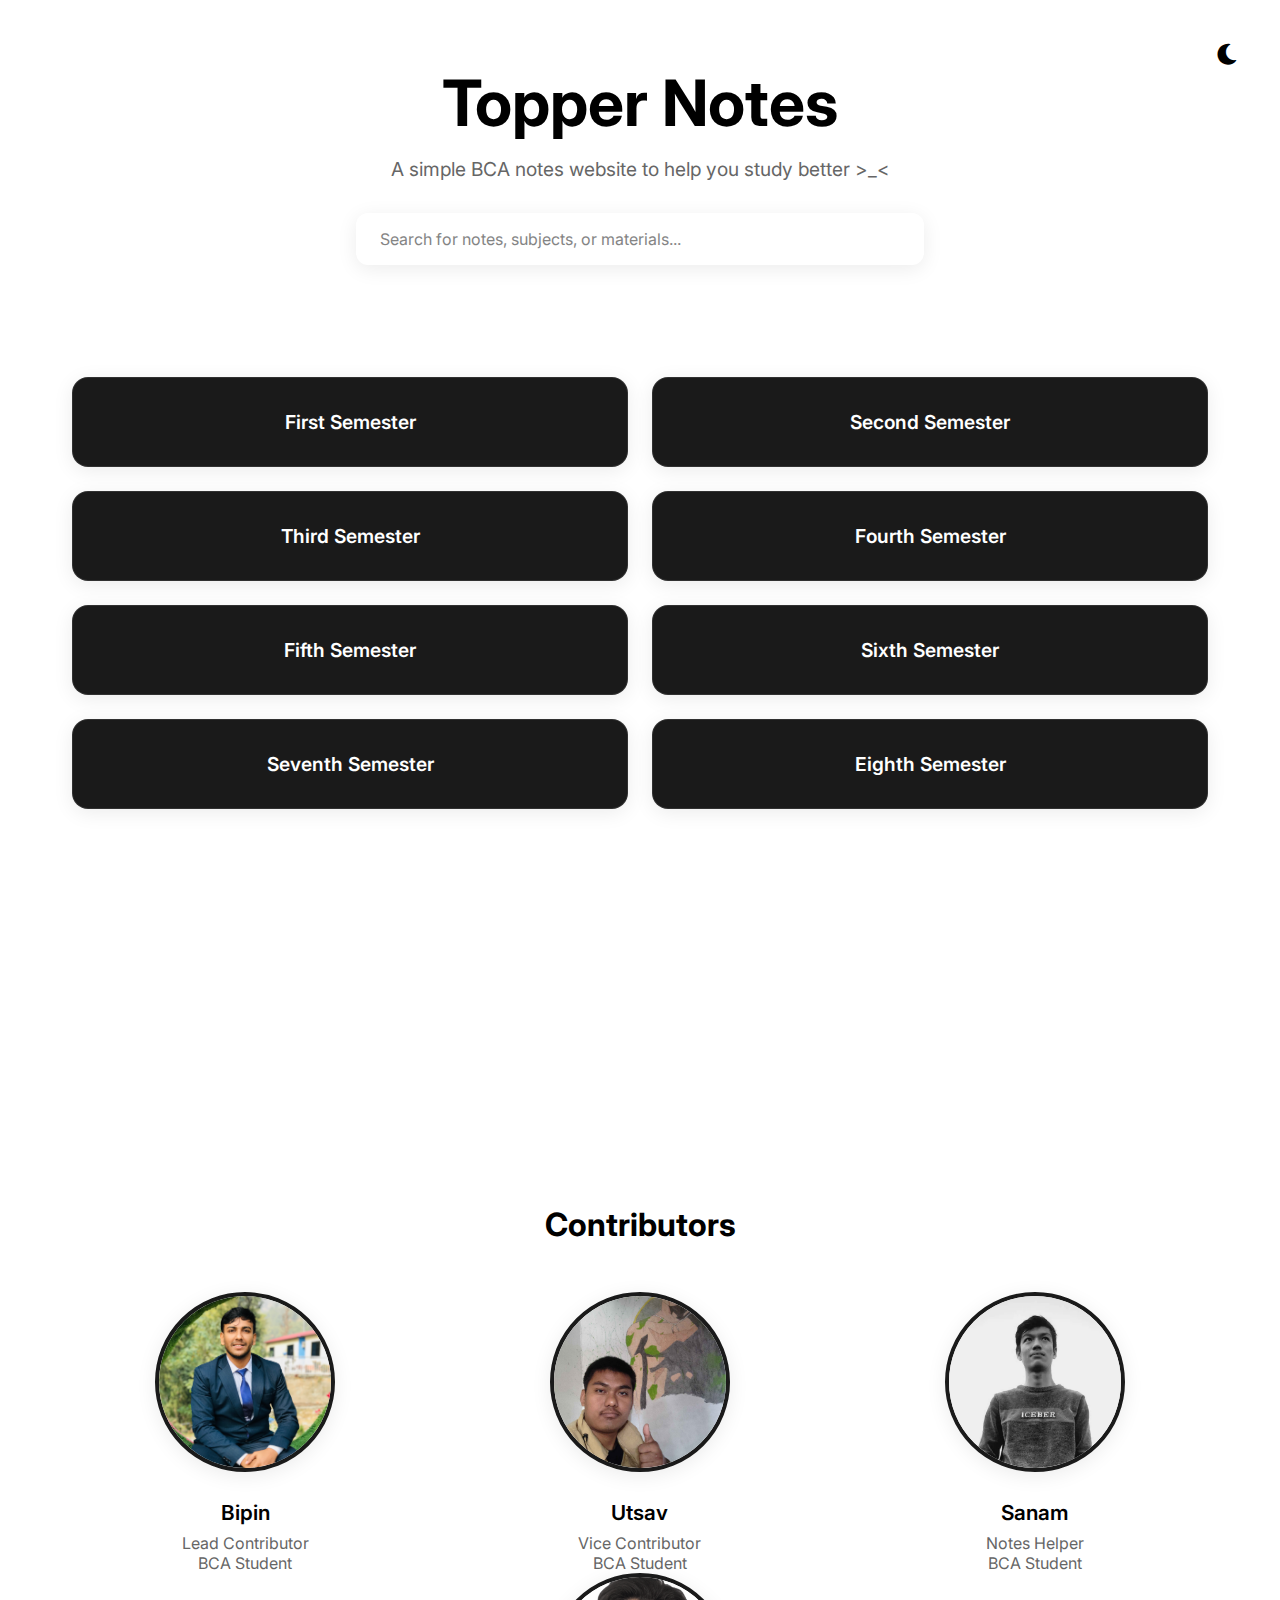
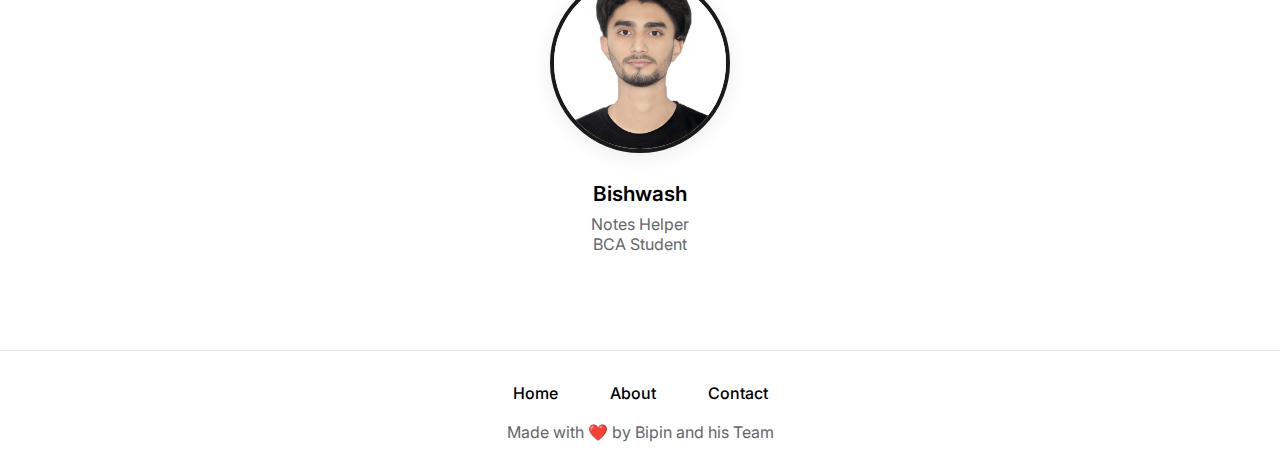
==== index.html @ baf377f4 "Add files via upload" ====
<!DOCTYPE html>
<html lang="en">
<head>
    <meta charset="UTF-8">
    <meta name="viewport" content="width=device-width, initial-scale=1.0">
    <title>Topper Notes - BCA TU Study Materials</title>
    <link rel="stylesheet" href="assets/css/style.css">
    <link rel="stylesheet" href="https://cdnjs.cloudflare.com/ajax/libs/font-awesome/6.0.0/css/all.min.css">
    <link href="https://fonts.googleapis.com/css2?family=Inter:wght@400;500;600;700&display=swap" rel="stylesheet">
</head>
<body>
    <header>
        <div class="theme-toggle">
            <i class="fas fa-moon"></i>
        </div>
        <h1>Topper Notes</h1>
        <p class="subtitle">A simple BCA notes website to help you study better >_<</p>
        <div class="search-container">
            <input type="text" class="search-bar" placeholder="Search for notes, subjects, or materials...">
        </div>
    </header>

    <main>
        <section class="semester-tabs">
            <div class="tab" data-semester="1">First Semester</div>
            <div class="tab" data-semester="2">Second Semester</div>
            <div class="tab" data-semester="3">Third Semester</div>
            <div class="tab" data-semester="4">Fourth Semester</div>
            <div class="tab" data-semester="5">Fifth Semester</div>
            <div class="tab" data-semester="6">Sixth Semester</div>
            <div class="tab" data-semester="7">Seventh Semester</div>
            <div class="tab" data-semester="8">Eighth Semester</div>
        </section>

        <section class="content-area">
            <!-- Dynamic content will be loaded here -->
        </section>

        <section class="contributors">
            <h2>Contributors</h2>
            <div class="contributors-grid">
                <div class="contributor">
                    <img src="assets/images/bipin.jpg" alt="Bipin - Lead Contributor">
                    <h3>Bipin</h3>
                    <p>Lead Contributor</p>
                    <p>BCA Student</p>
                </div>
                <div class="contributor">
                    <img src="assets/images/utsav.jpg" alt="Utsav - Vice Contributor">
                    <h3>Utsav</h3>
                    <p>Vice Contributor</p>
                    <p>BCA Student</p>
                </div>
                <div class="contributor">
                    <img src="assets/images/sanam.jpg" alt="Sanam - Vice Contributor">
                    <h3>Sanam</h3>
                    <p>Notes Helper</p>
                    <p>BCA Student</p>
                </div>
            </div>
            <div class="contributors-grid second-row">
                <div class="contributor">
                    <img src="assets/images/bishwash.jpg" alt="Bishwash - Vice Contributor">
                    <h3>Bishwash</h3>
                    <p>Notes Helper</p>
                    <p>BCA Student</p>
                </div>
            </div>
        </section>
    </main>

    <footer>
        <nav>
            <a href="#home">Home</a>
            <a href="#about">About</a>
            <a href="#contact">Contact</a>
        </nav>
        <p class="credits">Made with ❤️ by Bipin and his Team</p>
    </footer>

    <script src="assets/js/main.js"></script>
</body>
</html>
---- assets/css/style.css ----
:root {
    --primary-color: #000000;
    --secondary-color: #ffffff;
    --text-color: #000000;
    --bg-color: #ffffff;
    --card-bg: #1a1a1a;
    --hover-color: #333333;
    --shadow-color: rgba(0, 0, 0, 0.1);
    --card-shadow: 0 4px 20px rgba(0, 0, 0, 0.08);
    --hover-shadow: 0 8px 30px rgba(0, 0, 0, 0.15);
}

[data-theme="dark"] {
    --primary-color: #ffffff;
    --secondary-color: #1a1a1a;
    --text-color: #ffffff;
    --bg-color: #000000;
    --card-bg: #1a1a1a;
    --hover-color: #2a2a2a;
    --shadow-color: rgba(255, 255, 255, 0.1);
    --card-shadow: 0 4px 20px rgba(255, 255, 255, 0.08);
    --hover-shadow: 0 8px 30px rgba(255, 255, 255, 0.15);
}

* {
    margin: 0;
    padding: 0;
    box-sizing: border-box;
    font-family: 'Inter', -apple-system, BlinkMacSystemFont, 'Segoe UI', Roboto, sans-serif;
}

body {
    background-color: var(--bg-color);
    color: var(--text-color);
    transition: all 0.3s ease;
    min-height: 100vh;
}

header {
    background-color: var(--bg-color);
    padding: 4rem 1.5rem 2rem;
    text-align: center;
    position: relative;
}

header h1 {
    font-size: 4rem;
    color: var(--text-color);
    font-weight: 700;
    margin-bottom: 1rem;
}

.subtitle {
    font-size: 1.2rem;
    color: #666;
    margin-bottom: 2rem;
}

.search-container {
    max-width: 600px;
    margin: 0 auto 3rem;
    padding: 0 1rem;
}

.search-bar {
    width: 100%;
    padding: 1rem 1.5rem;
    font-size: 1rem;
    border: none;
    border-radius: 12px;
    background: var(--bg-color);
    box-shadow: var(--card-shadow);
    transition: all 0.3s ease;
    color: var(--text-color);
}

.search-bar::placeholder {
    color: #666;
    opacity: 0.8;
}

[data-theme="dark"] .search-bar::placeholder {
    color: #999;
    opacity: 0.6;
}

.search-bar:focus {
    outline: none;
    box-shadow: var(--hover-shadow);
    background: var(--bg-color);
    border: 1px solid var(--hover-color);
}

.theme-toggle {
    position: absolute;
    right: 2rem;
    top: 2rem;
    cursor: pointer;
    font-size: 1.5rem;
    padding: 0.5rem;
    border-radius: 50%;
    transition: all 0.3s ease;
    color: var(--text-color);
}

.theme-toggle:hover {
    background-color: var(--hover-color);
    transform: scale(1.1);
}

.semester-tabs {
    display: grid;
    grid-template-columns: repeat(2, 1fr);
    gap: 1.5rem;
    padding: 2rem;
    max-width: 1200px;
    margin: 0 auto;
}

.tab {
    background-color: var(--card-bg);
    padding: 2rem;
    text-align: center;
    border-radius: 16px;
    cursor: pointer;
    transition: all 0.3s ease;
    box-shadow: var(--card-shadow);
    color: white;
    font-weight: 600;
    font-size: 1.2rem;
    border: 1px solid rgba(255, 255, 255, 0.1);
}

.tab:hover {
    transform: translateY(-5px);
    box-shadow: var(--hover-shadow);
    background-color: var(--hover-color);
}

.content-area {
    padding: 2rem;
    min-height: 300px;
    max-width: 1200px;
    margin: 0 auto;
}

.subjects-grid {
    display: grid;
    grid-template-columns: repeat(auto-fit, minmax(300px, 1fr));
    gap: 2rem;
    padding: 1rem;
}

.subject-card {
    background-color: var(--bg-color);
    border: 1px solid rgba(0, 0, 0, 0.1);
    border-radius: 16px;
    padding: 1.5rem;
    box-shadow: var(--card-shadow);
    transition: all 0.3s ease;
}

.subject-card:hover {
    transform: translateY(-5px);
    box-shadow: var(--hover-shadow);
}

.subject-card h3 {
    color: var(--text-color);
    margin-bottom: 1rem;
    font-size: 1.2rem;
    font-weight: 600;
}

.materials {
    display: grid;
    grid-template-columns: repeat(2, 1fr);
    gap: 0.8rem;
}

.material-btn {
    background-color: var(--card-bg);
    border: none;
    padding: 0.8rem;
    border-radius: 8px;
    cursor: pointer;
    color: white;
    font-weight: 500;
    transition: all 0.3s ease;
    box-shadow: var(--card-shadow);
}

.material-btn:hover {
    transform: scale(1.05);
    box-shadow: var(--hover-shadow);
    background-color: var(--hover-color);
}

.contributors {
    padding: 4rem 2rem;
    background-color: var(--bg-color);
    max-width: 1200px;
    margin: 0 auto;
}

.contributors h2 {
    text-align: center;
    margin-bottom: 3rem;
    color: var(--text-color);
    font-size: 2rem;
    font-weight: 700;
}

.contributors-grid {
    display: grid;
    grid-template-columns: repeat(auto-fit, minmax(250px, 1fr));
    gap: 3rem;
    justify-items: center;
}

.contributor {
    text-align: center;
    transition: all 0.3s ease;
}

.contributor:hover {
    transform: translateY(-8px);
}

.contributor img {
    width: 180px;
    height: 180px;
    border-radius: 50%;
    margin-bottom: 1.5rem;
    border: 4px solid var(--card-bg);
    box-shadow: var(--card-shadow);
    object-fit: cover;
    transition: all 0.3s ease;
}

.contributor img:hover {
    box-shadow: var(--hover-shadow);
    border-width: 6px;
}

.contributor h3 {
    font-size: 1.3rem;
    color: var(--text-color);
    margin-bottom: 0.5rem;
    font-weight: 600;
}

.contributor p {
    color: #666;
    font-size: 1rem;
}

footer {
    background-color: var(--bg-color);
    padding: 2rem 1.5rem;
    text-align: center;
    margin-top: 2rem;
    border-top: 1px solid rgba(0, 0, 0, 0.1);
}

footer nav {
    margin-bottom: 1.2rem;
}

footer nav a {
    color: var(--text-color);
    text-decoration: none;
    margin: 0 1.5rem;
    font-weight: 500;
    transition: all 0.3s ease;
}

footer nav a:hover {
    color: var(--hover-color);
    transform: scale(1.1);
}

.credits {
    font-size: 1rem;
    color: #666;
    font-weight: 400;
}

@media (max-width: 768px) {
    header h1 {
        font-size: 2.5rem;
    }

    .semester-tabs {
        grid-template-columns: 1fr;
        padding: 1rem;
    }
    
    .contributors-grid {
        grid-template-columns: 1fr;
        gap: 2rem;
    }
    
    .contributor img {
        width: 150px;
        height: 150px;
    }
}
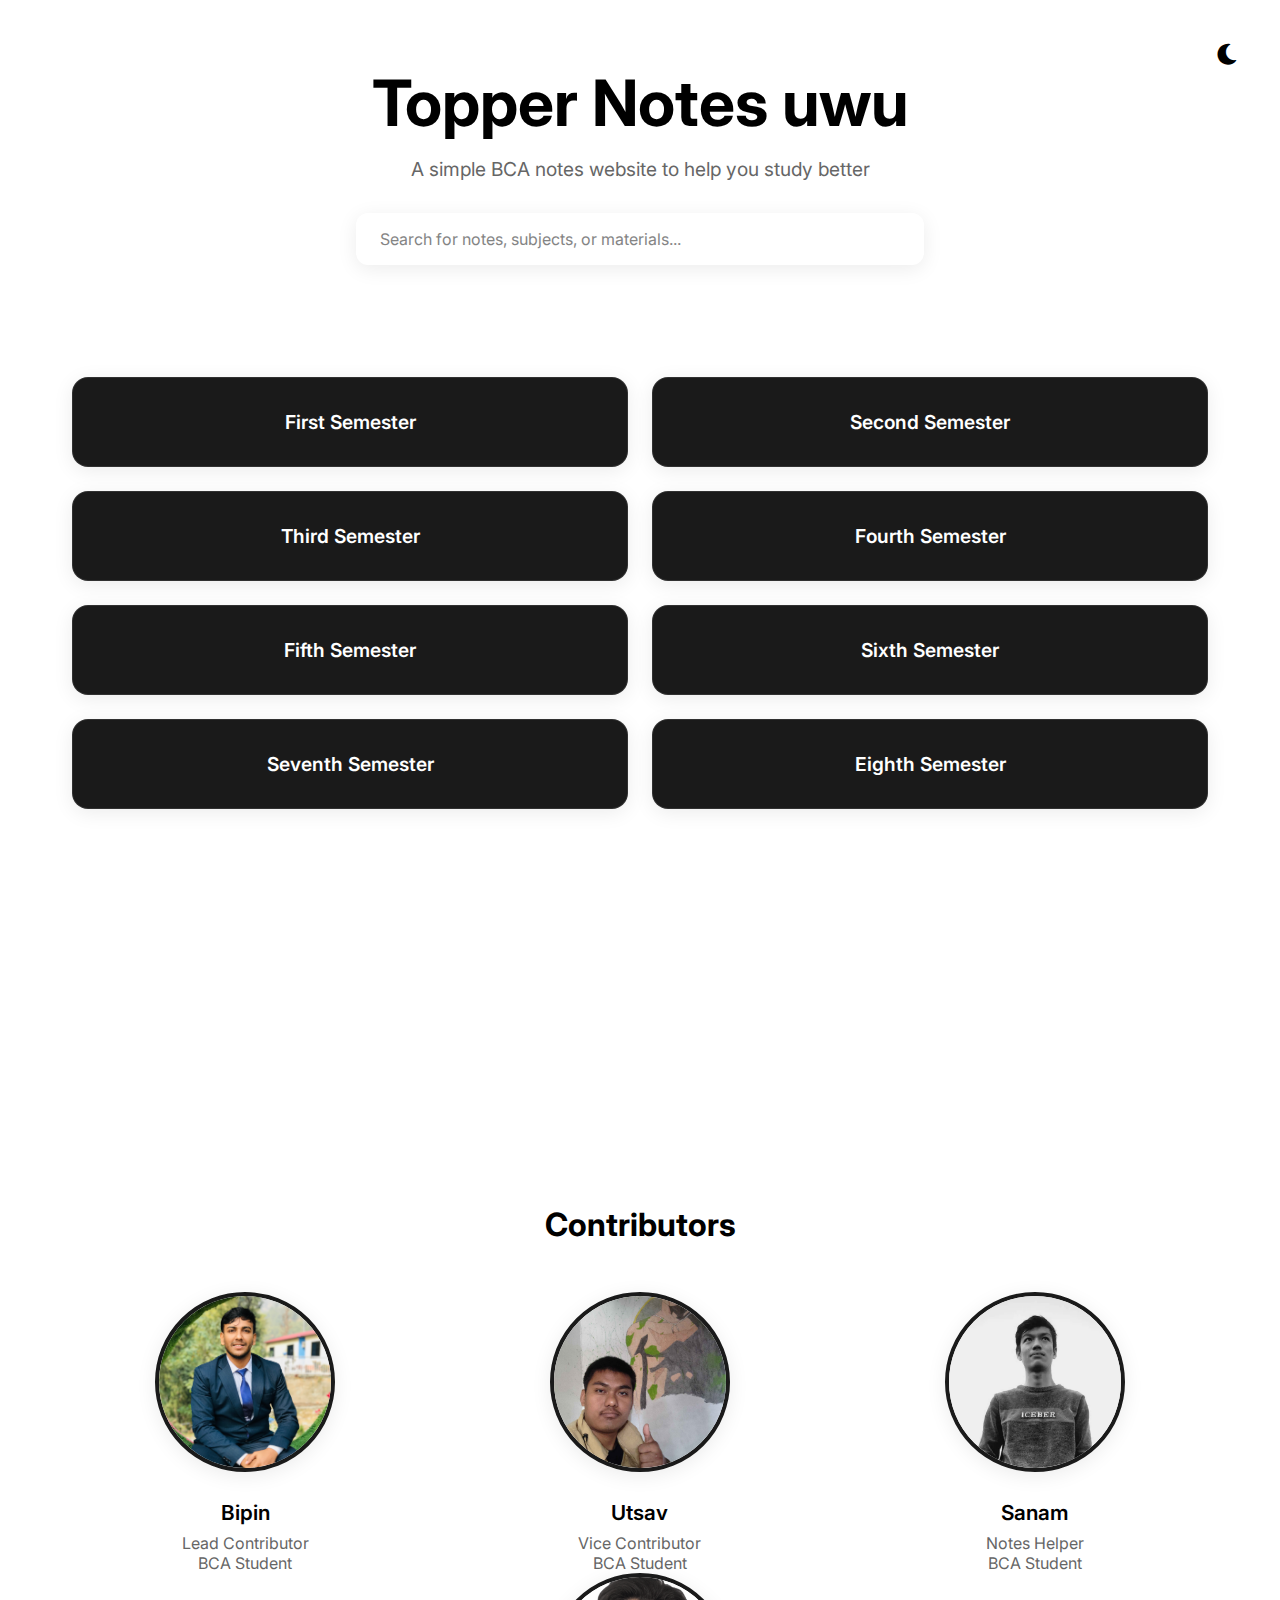
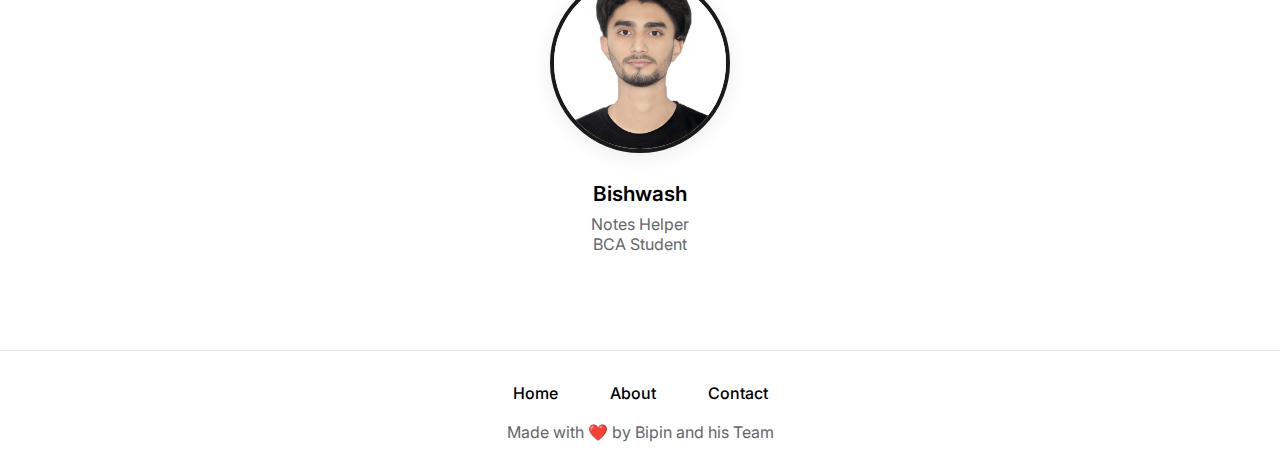
==== commit 0c0853a2: "We are just creating a BCA notes website" ====
--- a/index.html
+++ b/index.html
@@ -13,8 +13,8 @@
         <div class="theme-toggle">
             <i class="fas fa-moon"></i>
         </div>
-        <h1>Topper Notes</h1>
-        <p class="subtitle">A simple BCA notes website to help you study better >_<</p>
+        <h1>Topper Notes uwu</h1>
+        <p class="subtitle">A simple BCA notes website to help you study better </p>
         <div class="search-container">
             <input type="text" class="search-bar" placeholder="Search for notes, subjects, or materials...">
         </div>
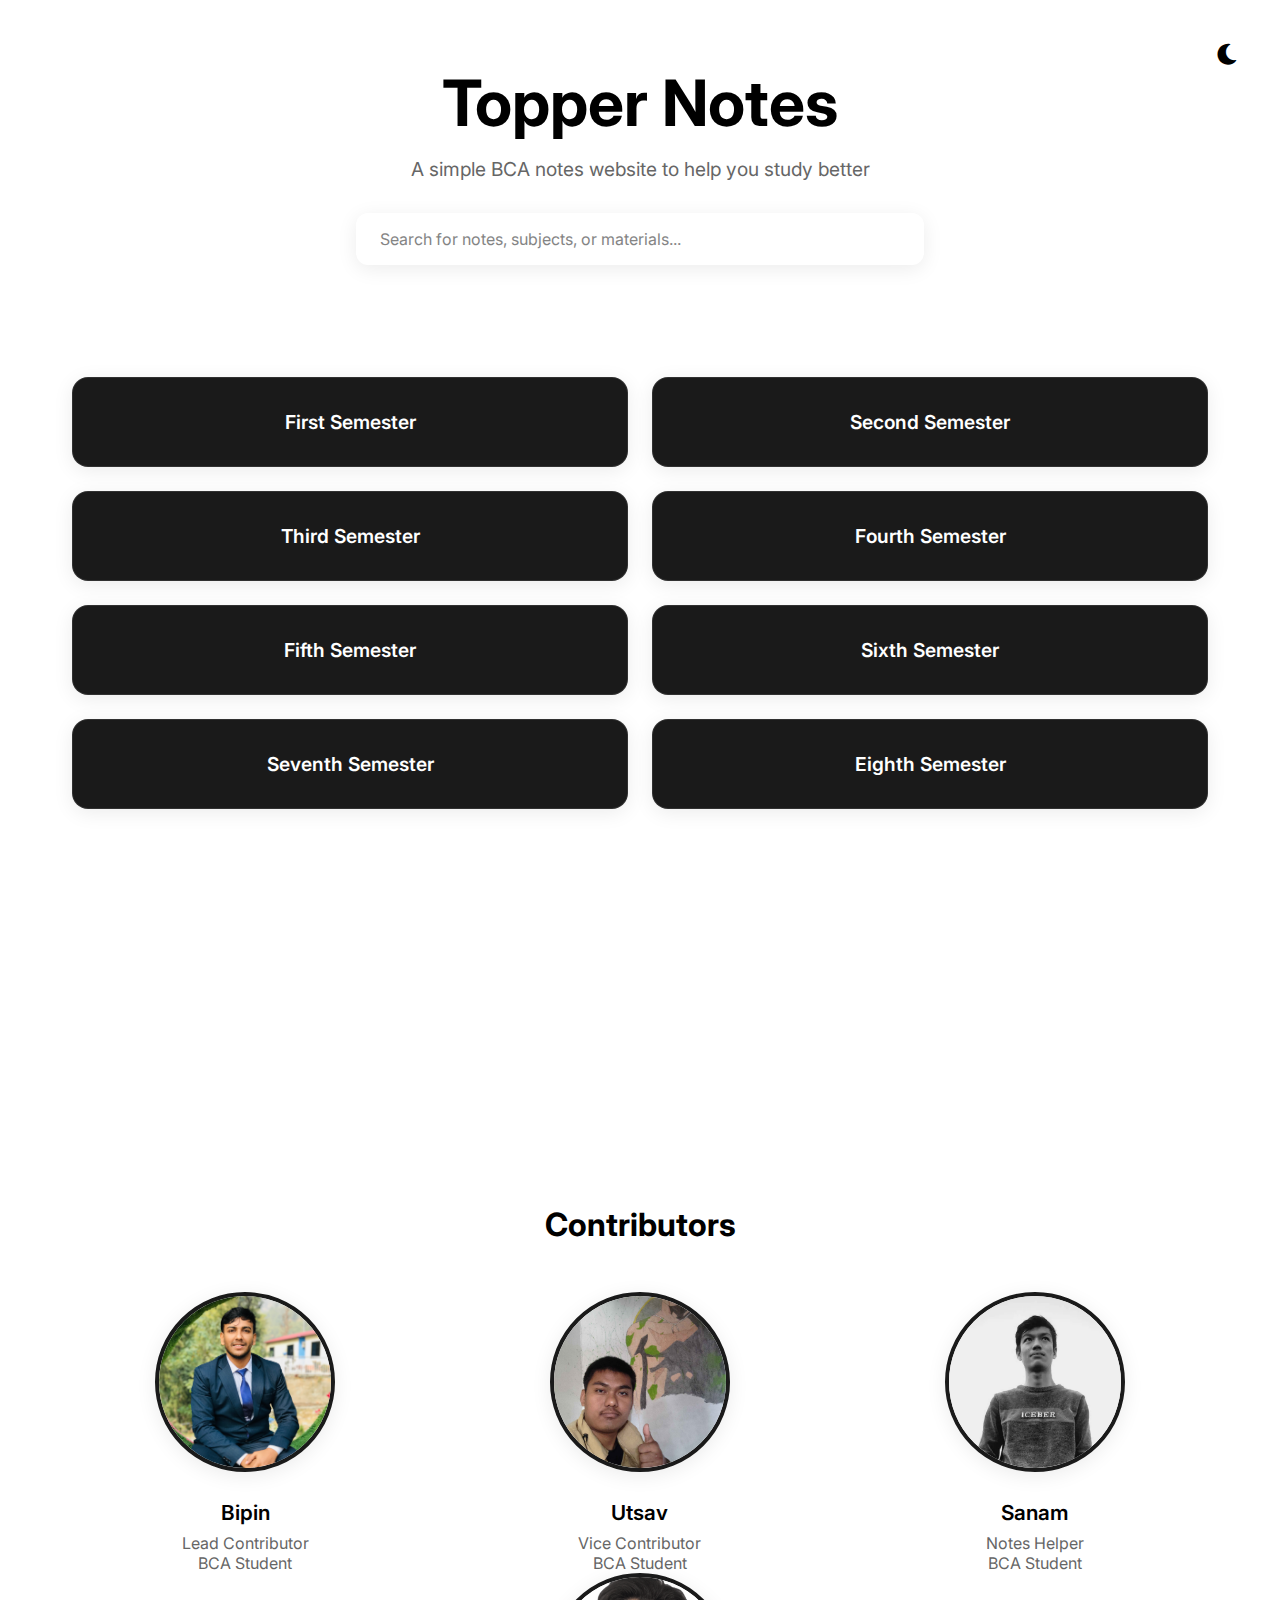
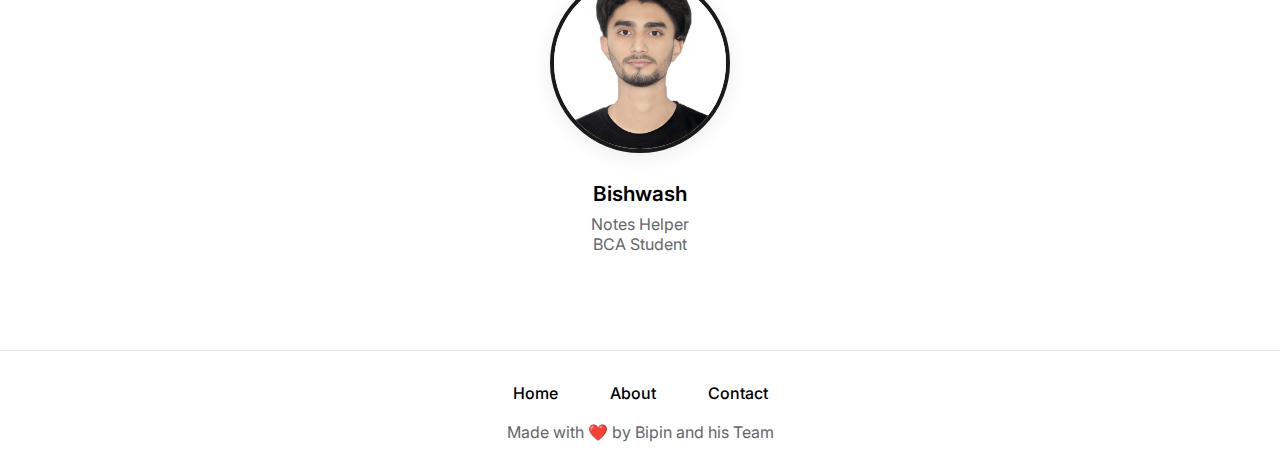
==== commit 88231f56: "We are just creating a BCA notes website" ====
--- a/index.html
+++ b/index.html
@@ -13,7 +13,7 @@
         <div class="theme-toggle">
             <i class="fas fa-moon"></i>
         </div>
-        <h1>Topper Notes uwu</h1>
+        <h1>Topper Notes</h1>
         <p class="subtitle">A simple BCA notes website to help you study better </p>
         <div class="search-container">
             <input type="text" class="search-bar" placeholder="Search for notes, subjects, or materials...">
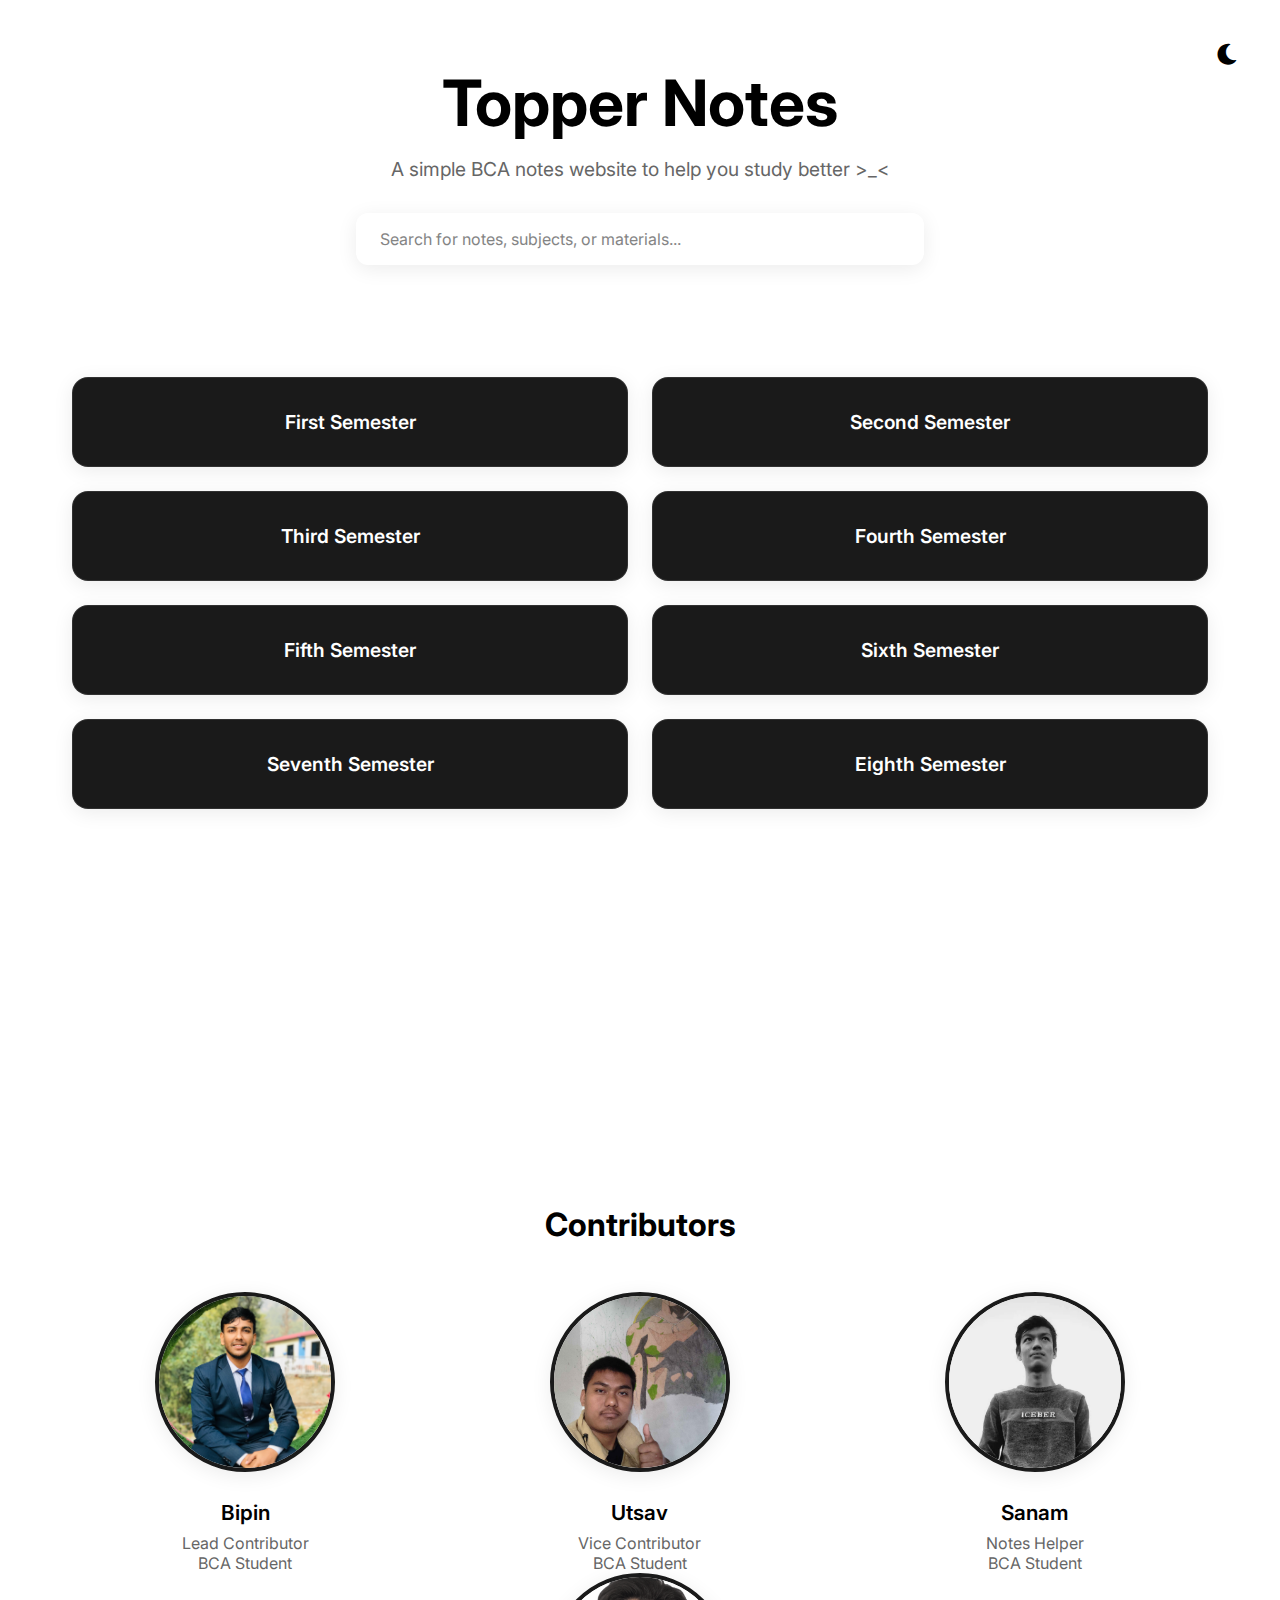
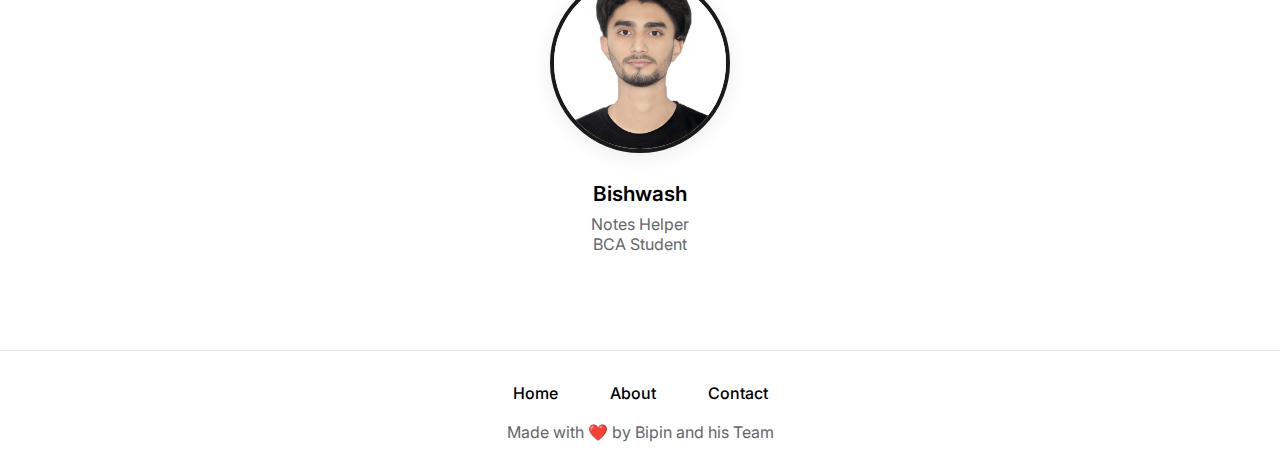
==== commit ca45d7c0: "We are just creating a BCA notes website" ====
--- a/index.html
+++ b/index.html
@@ -14,7 +14,7 @@
             <i class="fas fa-moon"></i>
         </div>
         <h1>Topper Notes</h1>
-        <p class="subtitle">A simple BCA notes website to help you study better </p>
+        <p class="subtitle">A simple BCA notes website to help you study better >_< </p>
         <div class="search-container">
             <input type="text" class="search-bar" placeholder="Search for notes, subjects, or materials...">
         </div>
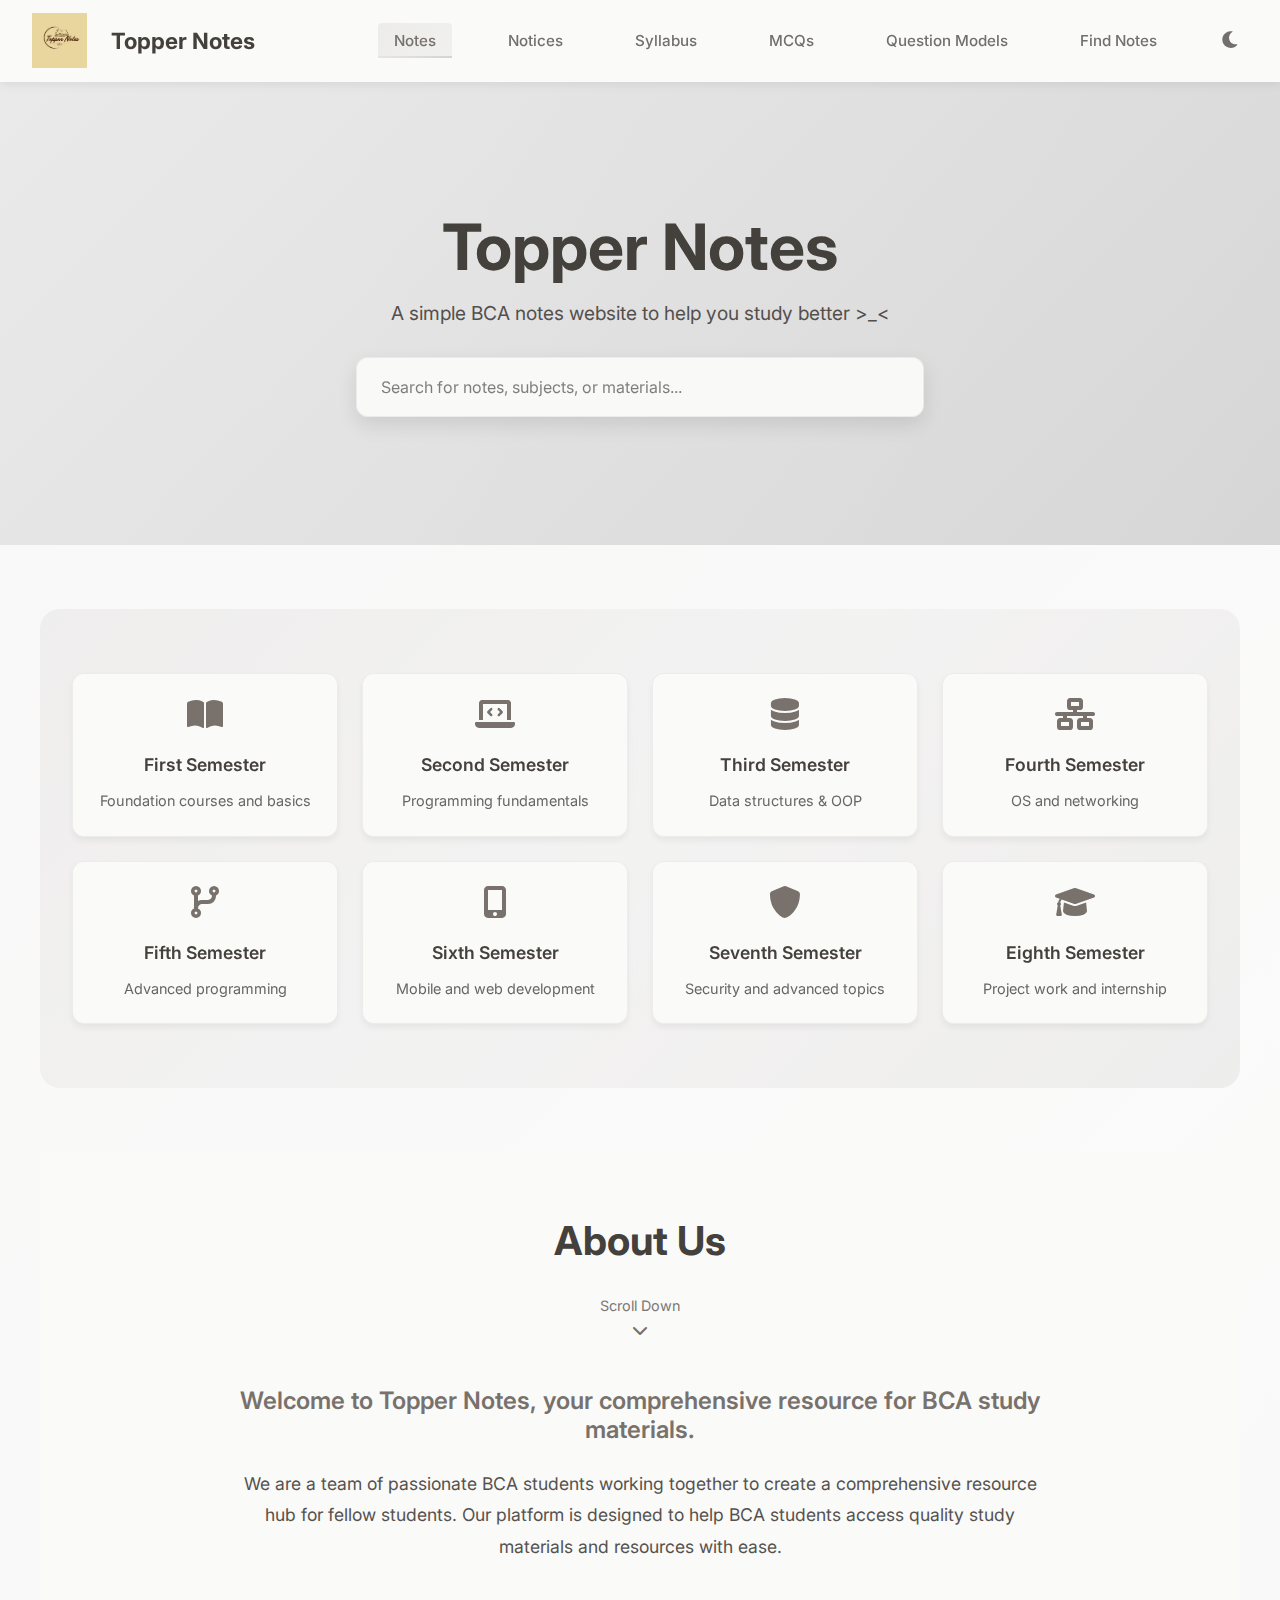
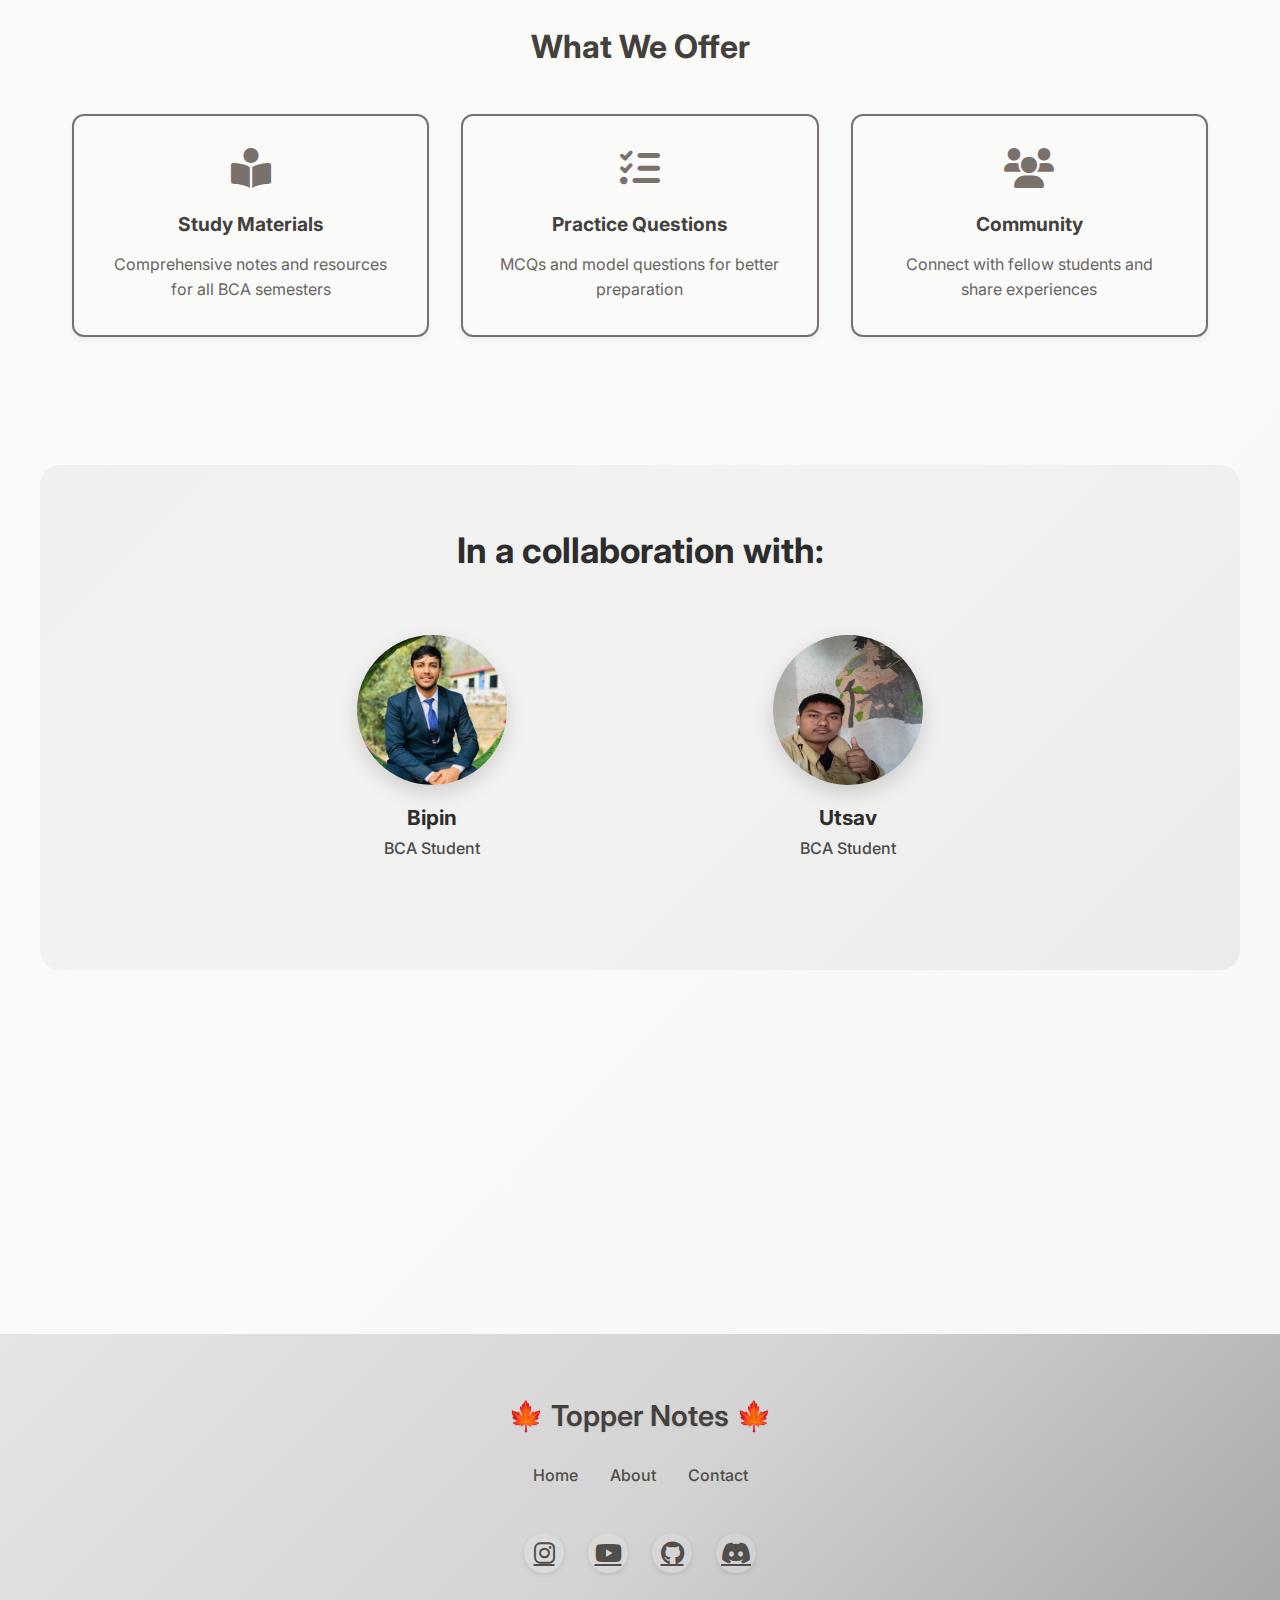
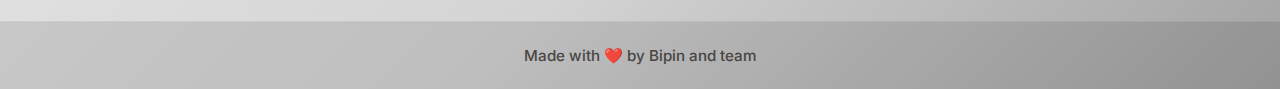
==== commit de74ba19: "Updated" ====
--- a/index.html
+++ b/index.html
@@ -9,10 +9,29 @@
     <link href="https://fonts.googleapis.com/css2?family=Inter:wght@400;500;600;700&display=swap" rel="stylesheet">
 </head>
 <body>
-    <header>
-        <div class="theme-toggle">
-            <i class="fas fa-moon"></i>
+    <!-- Top Navigation -->
+    <nav class="main-nav">
+        <div class="nav-container">
+            <div class="nav-left">
+                <img src="assets/images/logo.png" alt="Logo" class="logo">
+                <a href="#" class="website-name">Topper Notes</a>
+            </div>
+            <div class="nav-right">
+                <a href="#" class="nav-link active">Notes</a>
+                <a href="#" class="nav-link">Notices</a>
+                <a href="#" class="nav-link">Syllabus</a>
+                <a href="#" class="nav-link">MCQs</a>
+                <a href="#" class="nav-link">Question Models</a>
+                <a href="#" class="nav-link">Find Notes</a>
+                <button class="theme-toggle" aria-label="Toggle theme">
+                    <i class="fas fa-moon"></i>
+                </button>
+            </div>
         </div>
+    </nav>
+
+    <!-- Header -->
+    <header class="gradient-animate">
         <h1>Topper Notes</h1>
         <p class="subtitle">A simple BCA notes website to help you study better >_< </p>
         <div class="search-container">
@@ -22,60 +41,136 @@
 
     <main>
         <section class="semester-tabs">
-            <div class="tab" data-semester="1">First Semester</div>
-            <div class="tab" data-semester="2">Second Semester</div>
-            <div class="tab" data-semester="3">Third Semester</div>
-            <div class="tab" data-semester="4">Fourth Semester</div>
-            <div class="tab" data-semester="5">Fifth Semester</div>
-            <div class="tab" data-semester="6">Sixth Semester</div>
-            <div class="tab" data-semester="7">Seventh Semester</div>
-            <div class="tab" data-semester="8">Eighth Semester</div>
+            <div class="tab active" data-semester="1">
+                <i class="fas fa-book-open"></i>
+                <h3>First Semester</h3>
+                <p>Foundation courses and basics</p>
+            </div>
+            <div class="tab" data-semester="2">
+                <i class="fas fa-laptop-code"></i>
+                <h3>Second Semester</h3>
+                <p>Programming fundamentals</p>
+            </div>
+            <div class="tab" data-semester="3">
+                <i class="fas fa-database"></i>
+                <h3>Third Semester</h3>
+                <p>Data structures & OOP</p>
+            </div>
+            <div class="tab" data-semester="4">
+                <i class="fas fa-network-wired"></i>
+                <h3>Fourth Semester</h3>
+                <p>OS and networking</p>
+            </div>
+            <div class="tab" data-semester="5">
+                <i class="fas fa-code-branch"></i>
+                <h3>Fifth Semester</h3>
+                <p>Advanced programming</p>
+            </div>
+            <div class="tab" data-semester="6">
+                <i class="fas fa-mobile-alt"></i>
+                <h3>Sixth Semester</h3>
+                <p>Mobile and web development</p>
+            </div>
+            <div class="tab" data-semester="7">
+                <i class="fas fa-shield-alt"></i>
+                <h3>Seventh Semester</h3>
+                <p>Security and advanced topics</p>
+            </div>
+            <div class="tab" data-semester="8">
+                <i class="fas fa-graduation-cap"></i>
+                <h3>Eighth Semester</h3>
+                <p>Project work and internship</p>
+            </div>
+        </section>
+
+        <section id="about" class="about-us">
+            <div class="about-header">
+                <h2>About Us</h2>
+                <div class="scroll-indicator">
+                    <span class="scroll-text">Scroll Down</span>
+                    <i class="fas fa-chevron-down"></i>
+                </div>
+            </div>
+
+            <div class="about-content">
+                <div class="about-text">
+                    <p class="lead-text">Welcome to Topper Notes, your comprehensive resource for BCA study materials.</p>
+                    <p class="description">We are a team of passionate BCA students working together to create a comprehensive resource hub for fellow students. Our platform is designed to help BCA students access quality study materials and resources with ease.</p>
+                </div>
+            </div>
+
+            <div class="projects-section">
+                <h3>What We Offer</h3>
+                <div class="project-cards">
+                    <div class="project-card floating">
+                        <i class="fas fa-book-reader"></i>
+                        <h4>Study Materials</h4>
+                        <p>Comprehensive notes and resources for all BCA semesters</p>
+                    </div>
+                    <div class="project-card floating">
+                        <i class="fas fa-tasks"></i>
+                        <h4>Practice Questions</h4>
+                        <p>MCQs and model questions for better preparation</p>
+                    </div>
+                    <div class="project-card floating">
+                        <i class="fas fa-users"></i>
+                        <h4>Community</h4>
+                        <p>Connect with fellow students and share experiences</p>
+                    </div>
+                </div>
+            </div>
+        </section>
+
+        <section class="contributors gradient-animate">
+            <h2>In a collaboration with:</h2>
+            <div class="contributors-grid main-contributors">
+                <div class="contributor">
+                    <img src="assets/images/bipin.jpg" alt="Bipin" class="floating">
+                    <h3>Bipin</h3>
+                    <p>BCA Student</p>
+                </div>
+                <div class="contributor">
+                    <img src="assets/images/utsav.jpg" alt="Utsav" class="floating">
+                    <h3>Utsav</h3>
+                    <p>BCA Student</p>
+                </div>
+            </div>
         </section>
 
         <section class="content-area">
             <!-- Dynamic content will be loaded here -->
         </section>
-
-        <section class="contributors">
-            <h2>Contributors</h2>
-            <div class="contributors-grid">
-                <div class="contributor">
-                    <img src="assets/images/bipin.jpg" alt="Bipin - Lead Contributor">
-                    <h3>Bipin</h3>
-                    <p>Lead Contributor</p>
-                    <p>BCA Student</p>
-                </div>
-                <div class="contributor">
-                    <img src="assets/images/utsav.jpg" alt="Utsav - Vice Contributor">
-                    <h3>Utsav</h3>
-                    <p>Vice Contributor</p>
-                    <p>BCA Student</p>
-                </div>
-                <div class="contributor">
-                    <img src="assets/images/sanam.jpg" alt="Sanam - Vice Contributor">
-                    <h3>Sanam</h3>
-                    <p>Notes Helper</p>
-                    <p>BCA Student</p>
-                </div>
-            </div>
-            <div class="contributors-grid second-row">
-                <div class="contributor">
-                    <img src="assets/images/bishwash.jpg" alt="Bishwash - Vice Contributor">
-                    <h3>Bishwash</h3>
-                    <p>Notes Helper</p>
-                    <p>BCA Student</p>
-                </div>
-            </div>
-        </section>
     </main>
 
+    <!-- Footer -->
     <footer>
-        <nav>
-            <a href="#home">Home</a>
-            <a href="#about">About</a>
-            <a href="#contact">Contact</a>
-        </nav>
-        <p class="credits">Made with ❤️ by Bipin and his Team</p>
+        <div class="footer-container">
+            <div class="footer-brand">
+                <h2>🍁 Topper Notes 🍁</h2>
+            </div>
+            <nav class="footer-nav">
+                <a href="#">Home</a>
+                <a href="#about">About</a>
+                <a href="#">Contact</a>
+            </nav>
+            <div class="social-links">
+                <a href="https://instagram.com" target="_blank" class="social-link">
+                    <i class="fab fa-instagram"></i>
+                </a>
+                <a href="https://youtube.com" target="_blank" class="social-link">
+                    <i class="fab fa-youtube"></i>
+                </a>
+                <a href="https://github.com" target="_blank" class="social-link">
+                    <i class="fab fa-github"></i>
+                </a>
+                <a href="https://discord.com" target="_blank" class="social-link">
+                    <i class="fab fa-discord"></i>
+                </a>
+            </div>
+        </div>
+        <div class="footer-bottom">
+            <p class="credits">Made with ❤️ by Bipin and team</p>
+        </div>
     </footer>
 
     <script src="assets/js/main.js"></script>
--- a/assets/css/style.css
+++ b/assets/css/style.css
@@ -1,25 +1,40 @@
 :root {
-    --primary-color: #000000;
-    --secondary-color: #ffffff;
-    --text-color: #000000;
-    --bg-color: #ffffff;
-    --card-bg: #1a1a1a;
-    --hover-color: #333333;
-    --shadow-color: rgba(0, 0, 0, 0.1);
-    --card-shadow: 0 4px 20px rgba(0, 0, 0, 0.08);
-    --hover-shadow: 0 8px 30px rgba(0, 0, 0, 0.15);
+    /* Gradient colors - Warm paper gradient */
+    --gradient-1: #e5e5e5;  /* Light warm gray */
+    --gradient-2: #d4d4d4;  /* Medium warm gray */
+    --gradient-3: #a3a3a3;  /* Dark warm gray */
+    
+    /* Main colors */
+    --primary-color: #78716c;  /* Warm gray */
+    --secondary-color: #a8a29e;  /* Light warm gray */
+    --bg-color: #fafaf9;  /* Off white */
+    --text-color: #44403c;  /* Dark warm gray */
+    --nav-text: #44403c;
+    --nav-bg: rgba(250, 250, 249, 0.98);  /* Off white with transparency */
+    --card-bg: #ffffff;
+    
+    /* Effects */
+    --shadow-color: rgba(0, 0, 0, 0.08);
+    --card-shadow: 0 4px 6px rgba(0, 0, 0, 0.05);
+    --hover-shadow: 0 8px 15px rgba(0, 0, 0, 0.08);
 }
 
 [data-theme="dark"] {
-    --primary-color: #ffffff;
-    --secondary-color: #1a1a1a;
-    --text-color: #ffffff;
-    --bg-color: #000000;
-    --card-bg: #1a1a1a;
-    --hover-color: #2a2a2a;
-    --shadow-color: rgba(255, 255, 255, 0.1);
-    --card-shadow: 0 4px 20px rgba(255, 255, 255, 0.08);
-    --hover-shadow: 0 8px 30px rgba(255, 255, 255, 0.15);
+    --gradient-1: #292524;  /* Dark warm gray */
+    --gradient-2: #44403c;  /* Medium warm gray */
+    --gradient-3: #57534e;  /* Light warm gray */
+    
+    --primary-color: #d6d3d1;  /* Light warm gray for better visibility */
+    --secondary-color: #a8a29e;
+    --bg-color: #1c1917;
+    --text-color: #fafaf9;
+    --nav-text: #fafaf9;
+    --nav-bg: rgba(28, 25, 23, 0.98);
+    --card-bg: #292524;
+    
+    --shadow-color: rgba(0, 0, 0, 0.3);
+    --card-shadow: 0 4px 6px rgba(0, 0, 0, 0.2);
+    --hover-shadow: 0 8px 15px rgba(0, 0, 0, 0.2);
 }
 
 * {
@@ -30,17 +45,52 @@
 }
 
 body {
-    background-color: var(--bg-color);
+    padding-top: 80px;
+    background: linear-gradient(
+        135deg,
+        rgba(120, 113, 108, 0.05) 0%,
+        rgba(168, 162, 158, 0.05) 50%,
+        rgba(87, 83, 78, 0.05) 100%
+    );
     color: var(--text-color);
     transition: all 0.3s ease;
     min-height: 100vh;
 }
 
 header {
-    background-color: var(--bg-color);
-    padding: 4rem 1.5rem 2rem;
+    background: linear-gradient(
+        135deg,
+        var(--gradient-1) 0%,
+        var(--gradient-2) 50%,
+        var(--gradient-3) 100%
+    );
+    background-size: 200% 200%;
+    animation: gradient 15s ease infinite;
+    padding: 8rem 1.5rem 6rem;
     text-align: center;
     position: relative;
+    margin-bottom: 0;
+    overflow: hidden;
+}
+
+header::before {
+    content: '';
+    position: absolute;
+    top: 0;
+    left: 0;
+    right: 0;
+    bottom: 0;
+    background: linear-gradient(
+        120deg,
+        rgba(255, 255, 255, 0.2) 0%,
+        rgba(255, 255, 255, 0.05) 100%
+    );
+    z-index: 1;
+}
+
+header > * {
+    position: relative;
+    z-index: 2;
 }
 
 header h1 {
@@ -48,93 +98,286 @@
     color: var(--text-color);
     font-weight: 700;
     margin-bottom: 1rem;
+    text-shadow: none;
 }
 
 .subtitle {
     font-size: 1.2rem;
-    color: #666;
+    color: var(--text-color);
+    opacity: 0.9;
     margin-bottom: 2rem;
 }
 
 .search-container {
     max-width: 600px;
-    margin: 0 auto 3rem;
+    margin: 0 auto 2rem;
     padding: 0 1rem;
+    position: relative;
+    z-index: 2;
 }
 
 .search-bar {
     width: 100%;
-    padding: 1rem 1.5rem;
+    padding: 1.2rem 1.5rem;
     font-size: 1rem;
     border: none;
     border-radius: 12px;
-    background: var(--bg-color);
-    box-shadow: var(--card-shadow);
-    transition: all 0.3s ease;
-    color: var(--text-color);
+    background: rgba(250, 250, 249, 0.95);
+    backdrop-filter: blur(10px);
+    box-shadow: 0 8px 20px rgba(0, 0, 0, 0.1);
+    transition: all 0.3s ease;
+    color: var(--text-color);
+    border: 1px solid rgba(120, 113, 108, 0.1);
 }
 
 .search-bar::placeholder {
-    color: #666;
-    opacity: 0.8;
-}
-
-[data-theme="dark"] .search-bar::placeholder {
-    color: #999;
-    opacity: 0.6;
+    color: rgba(0, 0, 0, 0.5);
 }
 
 .search-bar:focus {
     outline: none;
-    box-shadow: var(--hover-shadow);
     background: var(--bg-color);
-    border: 1px solid var(--hover-color);
+    box-shadow: 0 12px 25px rgba(0, 0, 0, 0.15);
+    border: 1px solid rgba(120, 113, 108, 0.2);
+    transform: translateY(-2px);
+}
+
+/* Add animation for the gradient */
+@keyframes gradient {
+    0% {
+        background-position: 0% 50%;
+    }
+    50% {
+        background-position: 100% 50%;
+    }
+    100% {
+        background-position: 0% 50%;
+    }
+}
+
+.theme-toggle-container {
+    position: fixed;
+    top: 70px;
+    right: 20px;
+    z-index: 1000;
+    background: linear-gradient(
+        135deg,
+        var(--gradient-1),
+        var(--gradient-2)
+    );
+    padding: 8px;
+    border-radius: 50%;
+    box-shadow: 0 4px 15px rgba(0, 0, 0, 0.2);
+    cursor: pointer;
+    transition: all 0.3s ease;
 }
 
 .theme-toggle {
+    background: none;
+    border: none;
+    color: var(--nav-text);
+    cursor: pointer;
+    padding: 0.5rem;
+    font-size: 1.2rem;
+    transition: all 0.3s ease;
+    opacity: 0.75;
+}
+
+.theme-toggle:hover {
+    opacity: 1;
+    transform: scale(1.1);
+    color: var(--primary-color);
+}
+
+.main-nav {
+    background: var(--nav-bg);
+    backdrop-filter: blur(10px);
+    padding: 0.8rem 2rem;
+    position: fixed;
+    width: 100%;
+    top: 0;
+    left: 0;
+    z-index: 1000;
+    box-shadow: 0 2px 10px rgba(0, 0, 0, 0.08);
+    border-bottom: 1px solid rgba(255, 255, 255, 0.1);
+}
+
+.nav-container {
+    display: flex;
+    justify-content: space-between;
+    align-items: center;
+    max-width: 1400px;
+    margin: 0 auto;
+}
+
+.nav-left {
+    display: flex;
+    align-items: center;
+    gap: 1.5rem;
+}
+
+.logo {
+    height: 55px;
+    width: auto;
+    object-fit: contain;
+}
+
+.website-name {
+    text-decoration: none;
+    color: var(--nav-text);
+    font-size: 1.4rem;
+    font-weight: 700;
+    transition: all 0.3s ease;
+}
+
+.nav-right {
+    display: flex;
+    gap: 2.5rem;
+    align-items: center;
+}
+
+.nav-link {
+    color: var(--nav-text);
+    text-decoration: none;
+    font-weight: 500;
+    font-size: 0.95rem;
+    position: relative;
+    padding: 0.5rem 1rem;
+    transition: all 0.3s ease;
+    opacity: 0.75;
+}
+
+.nav-link:hover,
+.nav-link.active {
+    opacity: 1;
+    color: var(--primary-color);
+    background: linear-gradient(
+        135deg,
+        rgba(120, 113, 108, 0.1) 0%,
+        rgba(168, 162, 158, 0.1) 100%
+    );
+    border-radius: 4px;
+}
+
+.nav-link::after {
+    content: '';
     position: absolute;
-    right: 2rem;
-    top: 2rem;
-    cursor: pointer;
-    font-size: 1.5rem;
-    padding: 0.5rem;
-    border-radius: 50%;
-    transition: all 0.3s ease;
-    color: var(--text-color);
-}
-
-.theme-toggle:hover {
-    background-color: var(--hover-color);
-    transform: scale(1.1);
+    width: 0;
+    height: 2px;
+    bottom: 0;
+    left: 0;
+    background: linear-gradient(
+        to right,
+        var(--gradient-1),
+        var(--gradient-2)
+    );
+    transition: all 0.3s ease;
+}
+
+.nav-link:hover::after,
+.nav-link.active::after {
+    width: 100%;
+}
+
+.dropdown {
+    position: relative;
+    display: inline-block;
+}
+
+.dropdown-content {
+    display: none;
+    position: absolute;
+    background-color: var(--bg-color);
+    min-width: 200px;
+    box-shadow: var(--card-shadow);
+    border-radius: 8px;
+    padding: 0.5rem 0;
+    z-index: 1;
+}
+
+.dropdown:hover .dropdown-content {
+    display: block;
+}
+
+.dropdown-item {
+    color: var(--text-color);
+    padding: 0.8rem 1.5rem;
+    text-decoration: none;
+    display: block;
+    transition: all 0.3s ease;
+}
+
+.dropdown-item:hover {
+    background-color: var(--primary-color);
 }
 
 .semester-tabs {
     display: grid;
-    grid-template-columns: repeat(2, 1fr);
+    grid-template-columns: repeat(4, 1fr);
     gap: 1.5rem;
-    padding: 2rem;
+    padding: 4rem 2rem;
     max-width: 1200px;
-    margin: 0 auto;
+    margin: 4rem auto;
+    background: linear-gradient(
+        135deg,
+        rgba(120, 113, 108, 0.08) 0%,
+        rgba(168, 162, 158, 0.08) 50%,
+        rgba(87, 83, 78, 0.08) 100%
+    );
+    border-radius: 20px;
 }
 
 .tab {
-    background-color: var(--card-bg);
-    padding: 2rem;
+    text-decoration: none;
+    background: var(--bg-color);
+    padding: 1.5rem;
     text-align: center;
-    border-radius: 16px;
+    border-radius: 12px;
     cursor: pointer;
     transition: all 0.3s ease;
     box-shadow: var(--card-shadow);
-    color: white;
+    border: 1px solid rgba(120, 113, 108, 0.1);
+    backdrop-filter: blur(10px);
+    display: flex;
+    flex-direction: column;
+    align-items: center;
+    gap: 1rem;
+}
+
+.tab i {
+    font-size: 2rem;
+    color: var(--primary-color);
+    margin-bottom: 0.5rem;
+    transition: all 0.3s ease;
+}
+
+.tab h3 {
+    color: var(--text-color);
+    font-size: 1.1rem;
     font-weight: 600;
-    font-size: 1.2rem;
-    border: 1px solid rgba(255, 255, 255, 0.1);
+    margin: 0;
+}
+
+.tab p {
+    color: #666;
+    font-size: 0.9rem;
+    margin: 0;
+    line-height: 1.4;
 }
 
 .tab:hover {
     transform: translateY(-5px);
-    box-shadow: var(--hover-shadow);
-    background-color: var(--hover-color);
+    border-color: var(--primary-color);
+    background: linear-gradient(
+        135deg,
+        rgba(120, 113, 108, 0.15) 0%,
+        rgba(168, 162, 158, 0.15) 50%,
+        rgba(87, 83, 78, 0.15) 100%
+    );
+}
+
+.tab:hover i {
+    color: var(--primary-color);
 }
 
 .content-area {
@@ -179,12 +422,12 @@
 }
 
 .material-btn {
-    background-color: var(--card-bg);
+    background-color: var(--gradient-1);
     border: none;
     padding: 0.8rem;
     border-radius: 8px;
     cursor: pointer;
-    color: white;
+    color: var(--text-color);
     font-weight: 500;
     transition: all 0.3s ease;
     box-shadow: var(--card-shadow);
@@ -193,116 +436,561 @@
 .material-btn:hover {
     transform: scale(1.05);
     box-shadow: var(--hover-shadow);
-    background-color: var(--hover-color);
+    background: linear-gradient(
+        135deg,
+        var(--gradient-1),
+        var(--gradient-2)
+    );
 }
 
 .contributors {
+    padding: 4rem 2rem;
+    text-align: center;
+    background: linear-gradient(
+        135deg,
+        rgba(120, 113, 108, 0.08) 0%,
+        rgba(168, 162, 158, 0.08) 50%,
+        rgba(87, 83, 78, 0.08) 100%
+    );
+    max-width: 1200px;
+    margin: 4rem auto;
+    border-radius: 20px;
+}
+
+.contributors h2 {
+    font-size: 2.2rem;
+    margin-bottom: 3rem;
+    text-align: center;
+    color: #2d2d2d;
+    font-weight: 700;
+}
+
+.contributors-grid {
+    display: grid;
+    grid-template-columns: repeat(auto-fit, minmax(200px, 1fr));
+    gap: 2rem;
+    margin-top: 2rem;
+    justify-items: center;
+    max-width: 800px;
+    margin: 2rem auto;
+}
+
+.contributor {
+    text-align: center;
+    padding: 1rem;
+}
+
+.contributor img {
+    width: 150px;
+    height: 150px;
+    border-radius: 50%;
+    margin-bottom: 1rem;
+    border: none;
+    box-shadow: 0 8px 20px rgba(0, 0, 0, 0.15);
+    transition: all 0.3s ease;
+}
+
+.contributor:hover img {
+    transform: translateY(-10px);
+    box-shadow: 0 12px 25px rgba(0, 0, 0, 0.2);
+}
+
+.contributor h3 {
+    font-size: 1.3rem;
+    color: #2d2d2d;
+    margin-bottom: 0.5rem;
+    font-weight: 700;
+}
+
+.contributor p {
+    color: #4a4a4a;
+    font-size: 1rem;
+    font-weight: 500;
+}
+
+[data-theme="dark"] .contributors {
+    background: #1c1917;
+}
+
+[data-theme="dark"] .contributors h2 {
+    color: #e5e5e5;
+}
+
+[data-theme="dark"] .contributor h3 {
+    color: #e5e5e5;
+}
+
+[data-theme="dark"] .contributor p {
+    color: #d1d1d1;
+}
+
+/* Footer Styling */
+footer {
+    background: linear-gradient(
+        135deg,
+        var(--gradient-1) 0%,
+        var(--gradient-2) 50%,
+        var(--gradient-3) 100%
+    );
+    padding: 4rem 0 0;
+    color: #fff;
+}
+
+.footer-container {
+    max-width: 1200px;
+    margin: 0 auto;
+    padding: 0 2rem;
+    display: flex;
+    flex-direction: column;
+    align-items: center;
+    gap: 2rem;
+}
+
+.footer-brand h2 {
+    font-size: 1.8rem;
+    font-weight: 600;
+    margin: 0;
+    color: var(--text-color);
+    text-shadow: 0 1px 2px rgba(0, 0, 0, 0.1);
+}
+
+[data-theme="dark"] .footer-brand h2 {
+    text-shadow: 0 2px 4px rgba(0, 0, 0, 0.3);
+    color: var(--primary-color);
+}
+
+.footer-nav {
+    display: flex;
+    gap: 2rem;
+    justify-content: center;
+    flex-wrap: wrap;
+}
+
+.footer-nav a {
+    color: var(--text-color);
+    text-decoration: none;
+    font-size: 1rem;
+    font-weight: 500;
+    opacity: 0.9;
+    transition: all 0.3s ease;
+}
+
+.footer-nav a:hover {
+    opacity: 1;
+    transform: translateY(-2px);
+    color: var(--primary-color);
+}
+
+.social-links {
+    display: flex;
+    gap: 1.5rem;
+    margin: 1rem 0;
+}
+
+.social-link {
+    color: var(--text-color);
+    font-size: 1.5rem;
+    opacity: 0.9;
+    transition: all 0.3s ease;
+    width: 40px;
+    height: 40px;
+    display: flex;
+    align-items: center;
+    justify-content: center;
+    border-radius: 50%;
+    background: rgba(255, 255, 255, 0.15);
+    box-shadow: 0 2px 5px rgba(0, 0, 0, 0.1);
+}
+
+.social-link:hover {
+    opacity: 1;
+    transform: translateY(-3px);
+    background: var(--primary-color);
+    color: var(--bg-color);
+}
+
+.footer-bottom {
+    text-align: center;
+    padding: 1.5rem;
+    margin-top: 2rem;
+    border-top: 1px solid rgba(255, 255, 255, 0.1);
+    background: rgba(0, 0, 0, 0.1);
+}
+
+.credits {
+    color: var(--text-color);
+    font-size: 0.95rem;
+    font-weight: 500;
+    opacity: 0.95;
+}
+
+[data-theme="dark"] .social-link {
+    background: rgba(255, 255, 255, 0.1);
+    color: var(--primary-color);
+}
+
+[data-theme="dark"] .social-link:hover {
+    background: var(--primary-color);
+    color: var(--bg-color);
+}
+
+[data-theme="dark"] .footer-bottom {
+    background: rgba(0, 0, 0, 0.2);
+}
+
+[data-theme="dark"] .credits {
+    color: var(--primary-color);
+}
+
+/* Responsive adjustments */
+@media (max-width: 768px) {
+    .footer-nav {
+        gap: 1.5rem;
+        flex-direction: column;
+        align-items: center;
+    }
+    
+    .social-links {
+        gap: 1rem;
+    }
+    
+    .footer-brand h2 {
+        font-size: 1.5rem;
+    }
+}
+
+@media (max-width: 1024px) {
+    .contributors-grid {
+        grid-template-columns: repeat(2, 1fr);
+        gap: 3rem;
+    }
+}
+
+@media (max-width: 768px) {
+    .contributors-grid {
+        grid-template-columns: 1fr;
+        gap: 2rem;
+    }
+    
+    .contributor img {
+        width: 120px;
+        height: 120px;
+    }
+    
+    .footer-section nav {
+        gap: 1rem;
+    }
+    
+    header {
+        padding: 6rem 1rem 4rem;
+    }
+    
+    .semester-tabs {
+        padding: 2rem 1rem;
+    }
+    
+    .contributors {
+        padding: 2rem 1rem;
+    }
+}
+
+@media (max-width: 480px) {
+    .team-grid {
+        grid-template-columns: 1fr;
+        gap: 1.5rem;
+    }
+}
+
+.secondary-nav {
+    display: none;
+}
+
+.content-grid {
+    display: grid;
+    grid-template-columns: repeat(3, 1fr);
+    gap: 2rem;
+    padding: 2rem;
+    max-width: 1200px;
+    margin: 0 auto 4rem;
+}
+
+.content-card {
+    background: var(--bg-color);
+    border-radius: 8px;
+    overflow: hidden;
+    box-shadow: var(--card-shadow);
+    transition: all 0.3s ease;
+    border: 1px solid #eee;
+}
+
+.card-image {
+    width: 100%;
+    height: 180px;
+    object-fit: cover;
+}
+
+.card-content {
+    padding: 1.5rem;
+}
+
+.card-tag {
+    display: inline-block;
+    padding: 0.3rem 0.8rem;
+    background: var(--primary-color);
+    color: white;
+    border-radius: 4px;
+    font-size: 0.8rem;
+    margin-bottom: 1rem;
+    opacity: 0.9;
+}
+
+.card-title {
+    font-size: 1.1rem;
+    margin-bottom: 0.8rem;
+    color: var(--text-color);
+    font-weight: 600;
+    line-height: 1.4;
+}
+
+.card-text {
+    color: #666;
+    font-size: 0.9rem;
+    line-height: 1.6;
+    margin-bottom: 1.2rem;
+}
+
+.read-more {
+    color: var(--primary-color);
+    text-decoration: none;
+    font-weight: 500;
+    font-size: 0.9rem;
+}
+
+/* About Us Section Styling */
+.about-us {
     padding: 4rem 2rem;
     background-color: var(--bg-color);
     max-width: 1200px;
     margin: 0 auto;
 }
 
-.contributors h2 {
+.about-header {
     text-align: center;
     margin-bottom: 3rem;
-    color: var(--text-color);
+    position: relative;
+}
+
+.about-header h2 {
+    font-size: 2.5rem;
+    color: var(--text-color);
+    margin-bottom: 1rem;
+    font-weight: 700;
+}
+
+.scroll-indicator {
+    display: flex;
+    flex-direction: column;
+    align-items: center;
+    gap: 0.5rem;
+    margin-top: 2rem;
+}
+
+.scroll-text {
+    font-size: 0.9rem;
+    color: var(--text-color);
+    opacity: 0.7;
+}
+
+.scroll-indicator i {
+    color: var(--primary-color);
+    animation: bounce 2s infinite;
+}
+
+.about-content {
+    display: grid;
+    grid-template-columns: 1fr;
+    gap: 3rem;
+    margin-bottom: 4rem;
+}
+
+.about-text {
+    text-align: center;
+    max-width: 800px;
+    margin: 0 auto;
+}
+
+.lead-text {
+    font-size: 1.5rem;
+    color: var(--primary-color);
+    margin-bottom: 1.5rem;
+    font-weight: 600;
+}
+
+.description {
+    font-size: 1.1rem;
+    line-height: 1.8;
+    color: var(--text-color);
+    opacity: 0.9;
+}
+
+.skills-section {
+    display: grid;
+    grid-template-columns: repeat(2, 1fr);
+    gap: 2rem;
+    margin-top: 3rem;
+}
+
+.skillset {
+    background: var(--bg-color);
+    padding: 2rem;
+    border-radius: 12px;
+    box-shadow: var(--card-shadow);
+    border: 2px solid var(--primary-color);
+}
+
+.skillset h3 {
+    color: var(--text-color);
+    font-size: 1.3rem;
+    margin-bottom: 1.5rem;
+    text-align: center;
+}
+
+.skills-grid {
+    display: flex;
+    flex-wrap: wrap;
+    gap: 1rem;
+    justify-content: center;
+}
+
+.skill-tag {
+    background: var(--primary-color);
+    color: white;
+    padding: 0.5rem 1rem;
+    border-radius: 20px;
+    font-size: 0.9rem;
+    transition: all 0.3s ease;
+}
+
+.skill-tag:hover {
+    transform: translateY(-3px);
+    background: var(--secondary-color);
+}
+
+.projects-section {
+    margin-top: 4rem;
+    text-align: center;
+}
+
+.projects-section h3 {
     font-size: 2rem;
-    font-weight: 700;
-}
-
-.contributors-grid {
+    color: var(--text-color);
+    margin-bottom: 3rem;
+}
+
+.project-cards {
     display: grid;
-    grid-template-columns: repeat(auto-fit, minmax(250px, 1fr));
-    gap: 3rem;
-    justify-items: center;
-}
-
-.contributor {
-    text-align: center;
-    transition: all 0.3s ease;
-}
-
-.contributor:hover {
-    transform: translateY(-8px);
-}
-
-.contributor img {
-    width: 180px;
-    height: 180px;
-    border-radius: 50%;
+    grid-template-columns: repeat(3, 1fr);
+    gap: 2rem;
+}
+
+.project-card {
+    background: var(--bg-color);
+    padding: 2rem;
+    border-radius: 12px;
+    box-shadow: var(--card-shadow);
+    border: 2px solid var(--primary-color);
+    transition: all 0.3s ease;
+}
+
+.project-card i {
+    font-size: 2.5rem;
+    color: var(--primary-color);
     margin-bottom: 1.5rem;
-    border: 4px solid var(--card-bg);
-    box-shadow: var(--card-shadow);
-    object-fit: cover;
-    transition: all 0.3s ease;
-}
-
-.contributor img:hover {
-    box-shadow: var(--hover-shadow);
-    border-width: 6px;
-}
-
-.contributor h3 {
-    font-size: 1.3rem;
-    color: var(--text-color);
-    margin-bottom: 0.5rem;
-    font-weight: 600;
-}
-
-.contributor p {
-    color: #666;
-    font-size: 1rem;
-}
-
-footer {
-    background-color: var(--bg-color);
-    padding: 2rem 1.5rem;
-    text-align: center;
-    margin-top: 2rem;
-    border-top: 1px solid rgba(0, 0, 0, 0.1);
-}
-
-footer nav {
-    margin-bottom: 1.2rem;
-}
-
-footer nav a {
-    color: var(--text-color);
-    text-decoration: none;
-    margin: 0 1.5rem;
-    font-weight: 500;
-    transition: all 0.3s ease;
-}
-
-footer nav a:hover {
-    color: var(--hover-color);
-    transform: scale(1.1);
-}
-
-.credits {
-    font-size: 1rem;
-    color: #666;
-    font-weight: 400;
+}
+
+.project-card h4 {
+    color: var(--text-color);
+    font-size: 1.2rem;
+    margin-bottom: 1rem;
+}
+
+.project-card p {
+    color: var(--text-color);
+    opacity: 0.8;
+    line-height: 1.6;
+}
+
+.project-card:hover {
+    border-color: var(--gradient-2);
+    background: linear-gradient(
+        135deg,
+        rgba(120, 113, 108, 0.08) 0%,
+        rgba(168, 162, 158, 0.08) 50%,
+        rgba(87, 83, 78, 0.08) 100%
+    );
+}
+
+/* Floating Animation */
+@keyframes float {
+    0% {
+        transform: translateY(0px);
+    }
+    50% {
+        transform: translateY(-10px);
+    }
+    100% {
+        transform: translateY(0px);
+    }
+}
+
+@keyframes bounce {
+    0%, 20%, 50%, 80%, 100% {
+        transform: translateY(0);
+    }
+    40% {
+        transform: translateY(-10px);
+    }
+    60% {
+        transform: translateY(-5px);
+    }
+}
+
+.floating {
+    animation: float 4s ease-in-out infinite;
+}
+
+/* Responsive Design */
+@media (max-width: 1024px) {
+    .project-cards {
+        grid-template-columns: repeat(2, 1fr);
+    }
 }
 
 @media (max-width: 768px) {
-    header h1 {
+    .about-header h2 {
         font-size: 2.5rem;
     }
-
-    .semester-tabs {
+    
+    .skills-section {
         grid-template-columns: 1fr;
-        padding: 1rem;
-    }
-    
-    .contributors-grid {
+    }
+    
+    .project-cards {
         grid-template-columns: 1fr;
-        gap: 2rem;
-    }
-    
-    .contributor img {
-        width: 150px;
-        height: 150px;
-    }
-}
+    }
+    
+    .lead-text {
+        font-size: 1.3rem;
+    }
+}
+
+.semester-tag {
+    display: inline-block;
+    padding: 0.3rem 0.8rem;
+    background: var(--primary-color);
+    color: var(--bg-color);
+    border-radius: 4px;
+    font-size: 0.8rem;
+    margin: 0.5rem 0 1rem;
+    opacity: 0.9;
+}
